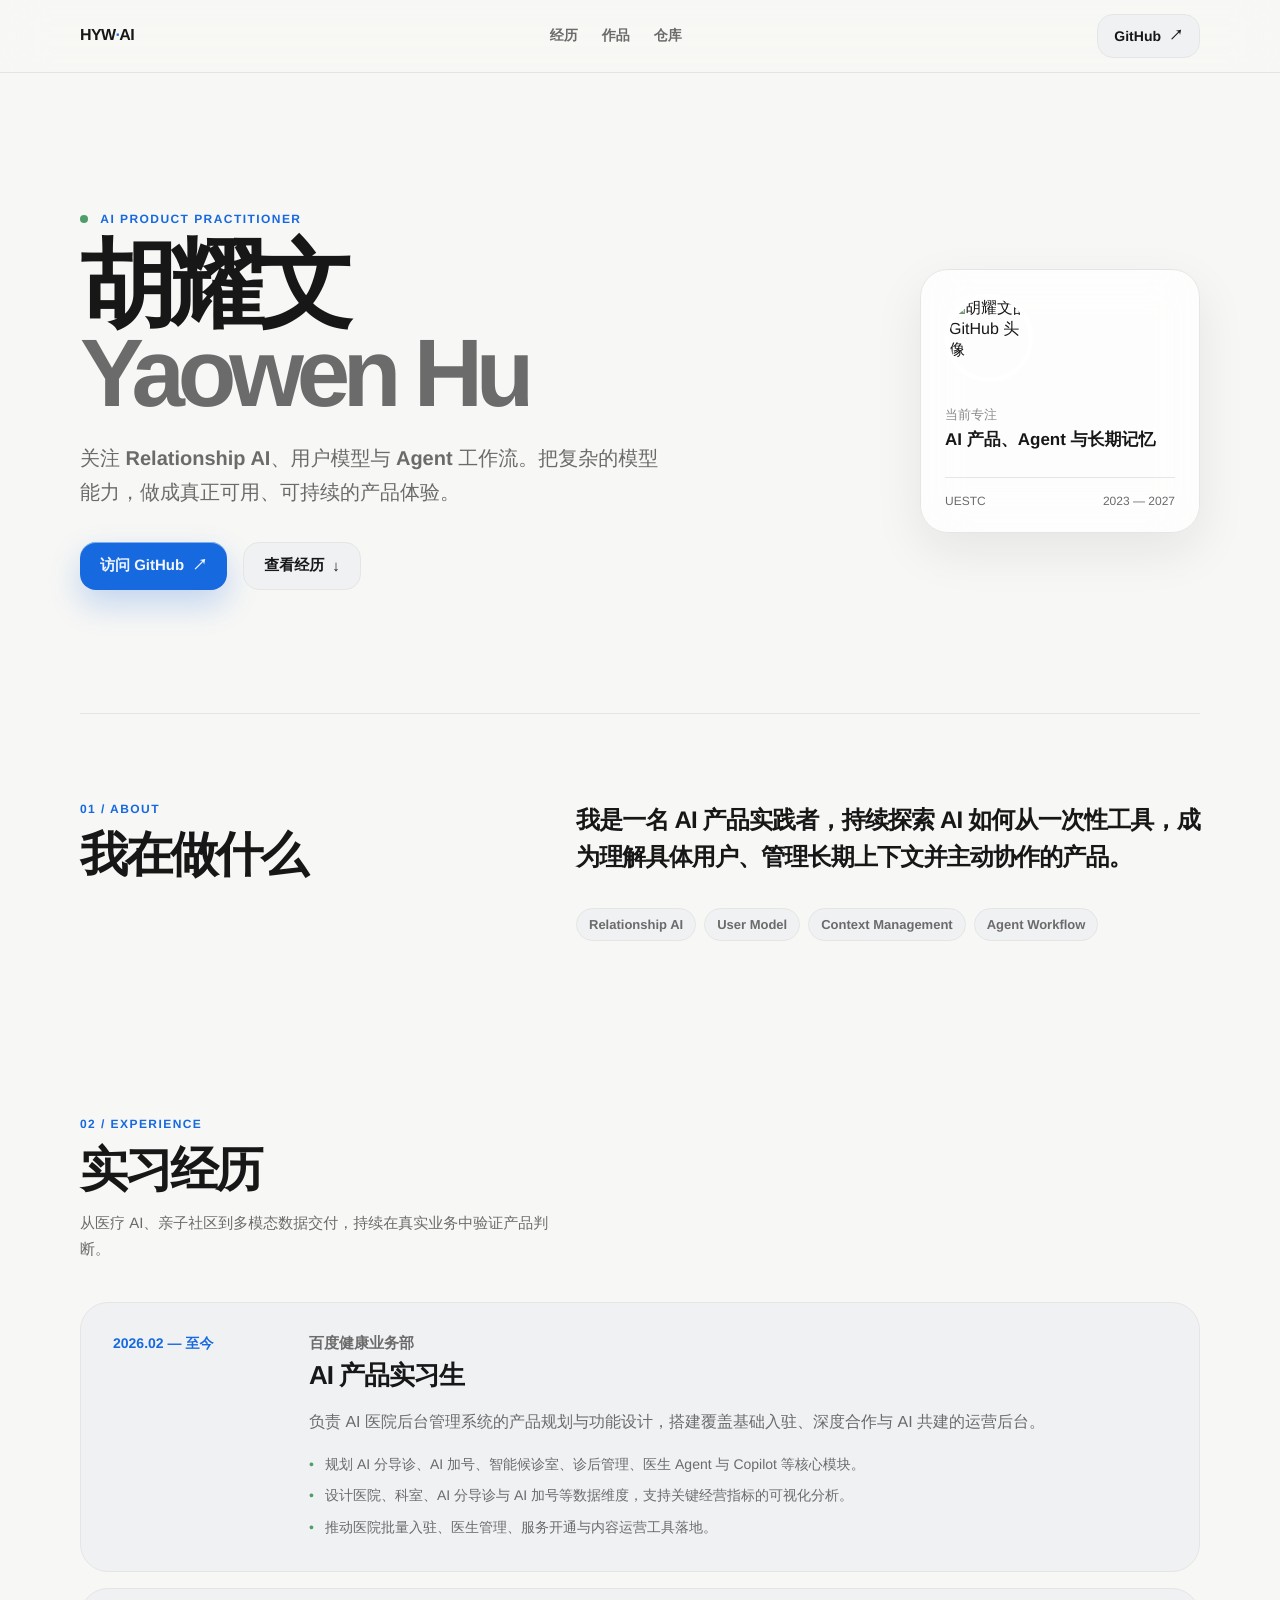
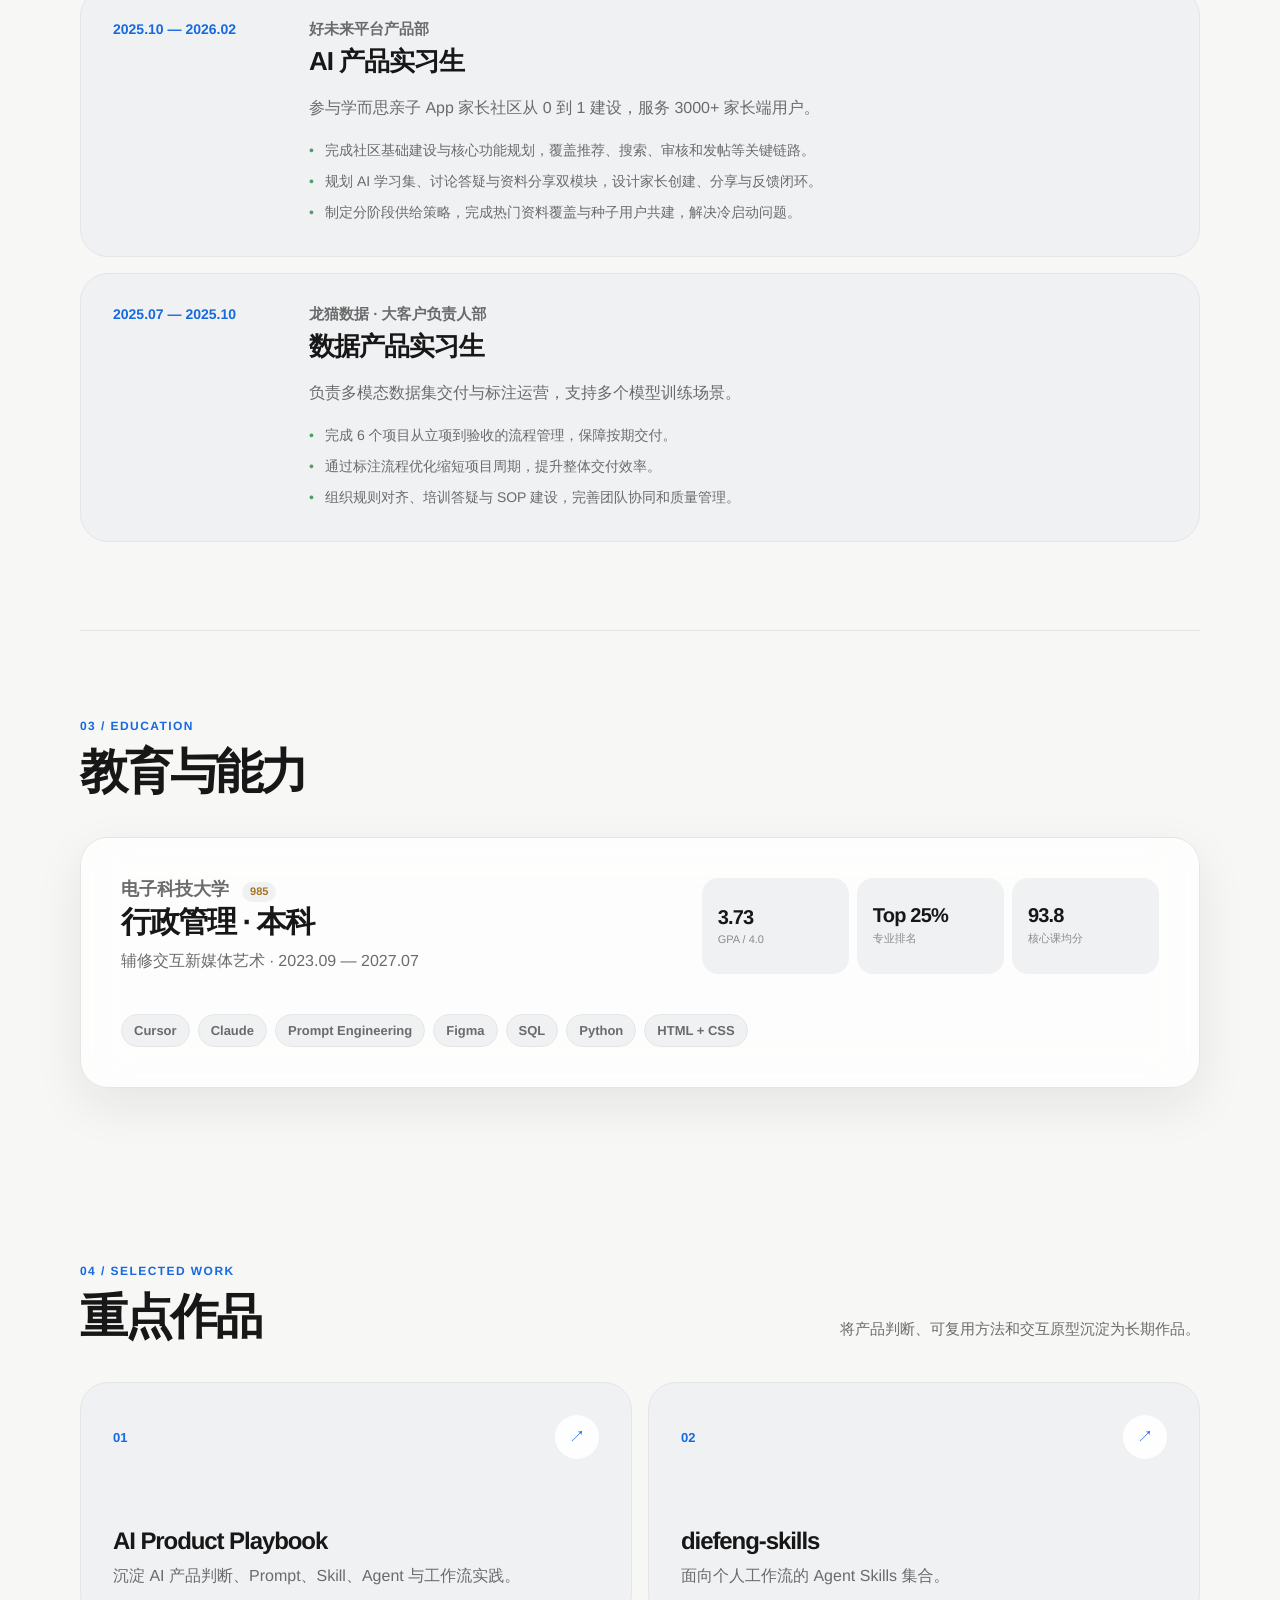
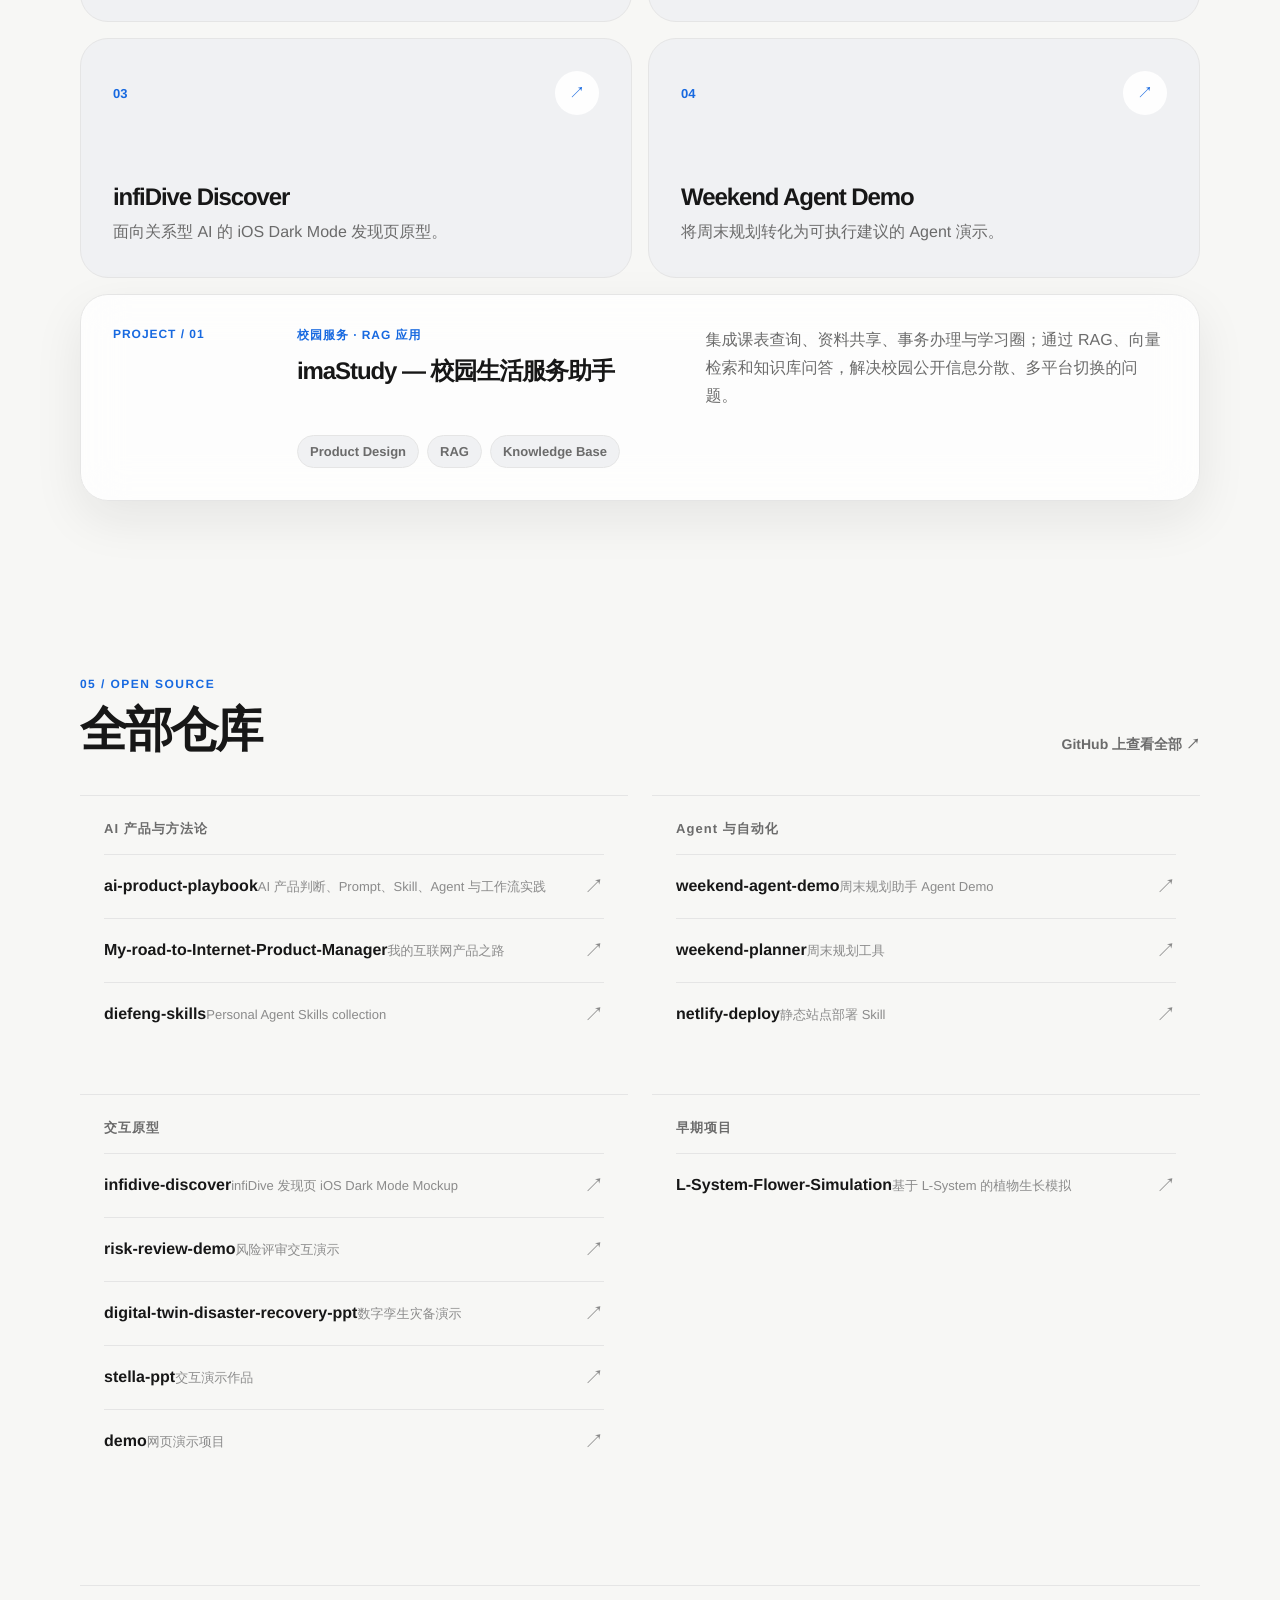
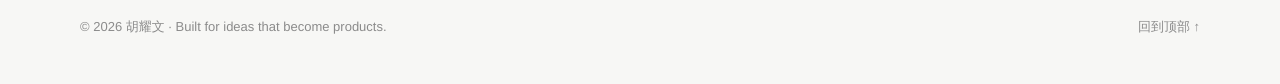
==== index.html @ 211053b6 "Create personal homepage" ====
<!doctype html>
<html lang="zh-CN">
  <head>
    <meta charset="UTF-8" />
    <meta name="viewport" content="width=device-width, initial-scale=1" />
    <meta name="description" content="胡耀文的 AI 产品实践、实习经历与开源作品集。" />
    <title>Yaowen Hu · AI 产品实践者</title>
    <link rel="stylesheet" href="styles.css" />
  </head>
  <body>
    <header class="site-header">
      <nav class="nav shell" aria-label="主导航">
        <a class="brand" href="#top" aria-label="返回顶部">HYW<span>·</span>AI</a>
        <div class="nav-links">
          <a href="#experience">经历</a>
          <a href="#work">作品</a>
          <a href="#repositories">仓库</a>
        </div>
        <a class="nav-github" href="https://github.com/Diefeng-Hu" target="_blank" rel="noreferrer">GitHub <span aria-hidden="true">↗</span></a>
      </nav>
    </header>

    <main id="top">
      <section class="hero shell" aria-labelledby="hero-title">
        <div class="hero-copy">
          <p class="eyebrow"><span></span> AI PRODUCT PRACTITIONER</p>
          <h1 id="hero-title">胡耀文<br /><em>Yaowen Hu</em></h1>
          <p class="hero-summary">关注 Relationship AI、用户模型与 Agent 工作流。把复杂的模型能力，做成真正可用、可持续的产品体验。</p>
          <div class="hero-actions">
            <a class="button primary" href="https://github.com/Diefeng-Hu" target="_blank" rel="noreferrer">访问 GitHub <span aria-hidden="true">↗</span></a>
            <a class="button secondary" href="#experience">查看经历 <span aria-hidden="true">↓</span></a>
          </div>
        </div>
        <aside class="profile-card glass" aria-label="个人概览">
          <img src="https://avatars.githubusercontent.com/u/149244999?v=4" alt="胡耀文的 GitHub 头像" />
          <div>
            <p class="profile-label">当前专注</p>
            <p class="profile-value">AI 产品、Agent 与长期记忆</p>
          </div>
          <div class="profile-meta"><span>UESTC</span><span>2023 — 2027</span></div>
        </aside>
      </section>

      <section class="shell section intro" aria-labelledby="about-title">
        <div class="section-heading">
          <p class="eyebrow">01 / ABOUT</p>
          <h2 id="about-title">我在做什么</h2>
        </div>
        <div class="intro-copy">
          <p>我是一名 AI 产品实践者，持续探索 AI 如何从一次性工具，成为理解具体用户、管理长期上下文并主动协作的产品。</p>
          <div class="focus-list" aria-label="关注领域">
            <span>Relationship AI</span><span>User Model</span><span>Context Management</span><span>Agent Workflow</span>
          </div>
        </div>
      </section>

      <section id="experience" class="shell section" aria-labelledby="experience-title">
        <div class="section-heading">
          <p class="eyebrow">02 / EXPERIENCE</p>
          <h2 id="experience-title">实习经历</h2>
          <p class="section-note">从医疗 AI、亲子社区到多模态数据交付，持续在真实业务中验证产品判断。</p>
        </div>
        <div id="experience-list" class="experience-list"></div>
      </section>

      <section class="shell section education" aria-labelledby="education-title">
        <div class="section-heading">
          <p class="eyebrow">03 / EDUCATION</p>
          <h2 id="education-title">教育与能力</h2>
        </div>
        <article class="education-card glass">
          <div class="education-main">
            <p class="education-school">电子科技大学 <span>985</span></p>
            <h3>行政管理 · 本科</h3>
            <p>辅修交互新媒体艺术 · 2023.09 — 2027.07</p>
          </div>
          <div class="education-stats">
            <div><strong>3.73</strong><span>GPA / 4.0</span></div>
            <div><strong>Top 25%</strong><span>专业排名</span></div>
            <div><strong>93.8</strong><span>核心课均分</span></div>
          </div>
          <div class="skills"><span>Cursor</span><span>Claude</span><span>Prompt Engineering</span><span>Figma</span><span>SQL</span><span>Python</span><span>HTML + CSS</span></div>
        </article>
      </section>

      <section id="work" class="shell section" aria-labelledby="work-title">
        <div class="section-heading split-heading">
          <div><p class="eyebrow">04 / SELECTED WORK</p><h2 id="work-title">重点作品</h2></div>
          <p class="section-note">将产品判断、可复用方法和交互原型沉淀为长期作品。</p>
        </div>
        <div id="featured-work" class="featured-grid"></div>
        <article class="project-card glass">
          <div class="project-index">PROJECT / 01</div>
          <div><p class="project-type">校园服务 · RAG 应用</p><h3>imaStudy — 校园生活服务助手</h3></div>
          <p>集成课表查询、资料共享、事务办理与学习圈；通过 RAG、向量检索和知识库问答，解决校园公开信息分散、多平台切换的问题。</p>
          <div class="project-tags"><span>Product Design</span><span>RAG</span><span>Knowledge Base</span></div>
        </article>
      </section>

      <section id="repositories" class="shell section" aria-labelledby="repositories-title">
        <div class="section-heading split-heading">
          <div><p class="eyebrow">05 / OPEN SOURCE</p><h2 id="repositories-title">全部仓库</h2></div>
          <a class="text-link" href="https://github.com/Diefeng-Hu?tab=repositories" target="_blank" rel="noreferrer">GitHub 上查看全部 <span aria-hidden="true">↗</span></a>
        </div>
        <div id="repository-groups" class="repository-groups"></div>
      </section>
    </main>

    <footer class="shell footer">
      <p>© 2026 胡耀文 · Built for ideas that become products.</p>
      <a href="#top">回到顶部 ↑</a>
    </footer>
    <script src="app.js"></script>
  </body>
</html>
---- styles.css ----
:root {
  --ios-blue: #1769E0;
  --ios-green: #4F9E6A;
  --ios-yellow: #A67520;
  --bg: #F7F7F5;
  --bg-2: #F7F7F5;
  --panel: rgba(255, 255, 255, 0.78);
  --panel-strong: rgba(255, 255, 255, 0.94);
  --panel-soft: #F0F1F3;
  --text: #171717;
  --text-secondary: #6B6B6B;
  --text-tertiary: #8B8B8B;
  --hairline: #E5E5E5;
  --radius-xl: 28px;
  --radius-lg: 22px;
  --radius-md: 16px;
  --space-xs: 4px;
  --space-sm: 8px;
  --space-md: 16px;
  --space-lg: 24px;
  --space-xl: 32px;
  --shadow: 0 18px 50px rgba(23, 23, 23, 0.08);
  --blue-shadow: rgba(23, 105, 224, 0.24);
  --button-highlight: rgba(255, 255, 255, 0.46);
  --header-bg: rgba(247, 247, 245, 0.88);
  --font: -apple-system, BlinkMacSystemFont, "SF Pro Display", "SF Pro Text", "PingFang SC", "Helvetica Neue", Arial, sans-serif;
}

* { box-sizing: border-box; }
html { scroll-behavior: smooth; }
body { margin: 0; color: var(--text); background: var(--bg); font-family: var(--font); -webkit-font-smoothing: antialiased; text-rendering: geometricPrecision; }
a { color: inherit; text-decoration: none; }
.shell { width: min(1120px, calc(100% - 48px)); margin: 0 auto; }
.site-header { position: sticky; top: 0; z-index: 10; background: var(--header-bg); backdrop-filter: blur(22px) saturate(180%); -webkit-backdrop-filter: blur(22px) saturate(180%); border-bottom: 0.5px solid var(--hairline); }
.nav { height: 72px; display: flex; align-items: center; justify-content: space-between; gap: var(--space-md); }
.brand { font-size: 16px; font-weight: 880; letter-spacing: -0.04em; }.brand span { color: var(--ios-blue); }
.nav-links { display: flex; align-items: center; gap: var(--space-lg); color: var(--text-secondary); font-size: 14px; font-weight: 650; }.nav-links a:hover, .text-link:hover, .footer a:hover { color: var(--ios-blue); }
.nav-github { min-height: 44px; display: inline-flex; align-items: center; gap: var(--space-sm); padding: 0 var(--space-md); border-radius: var(--radius-md); background: var(--panel-soft); border: 0.5px solid var(--hairline); font-size: 14px; font-weight: 750; }
.hero { min-height: 640px; display: grid; grid-template-columns: 1fr 280px; align-items: center; gap: 80px; padding: 88px 0 72px; }
.eyebrow { margin: 0 0 var(--space-md); color: var(--ios-blue); font-size: 12px; letter-spacing: 0.12em; font-weight: 800; }.eyebrow span { display: inline-block; width: var(--space-sm); height: var(--space-sm); margin-right: var(--space-sm); border-radius: 50%; background: var(--ios-green); }
h1, h2, h3, p { margin-top: 0; } h1 { margin-bottom: var(--space-lg); font-size: clamp(52px, 8vw, 96px); letter-spacing: -0.075em; line-height: 0.92; font-weight: 880; } h1 em { color: var(--text-secondary); font-style: normal; font-weight: 650; }
.hero-summary { max-width: 580px; color: var(--text-secondary); font-size: 20px; line-height: 1.7; font-weight: 580; }.hero-actions { display: flex; flex-wrap: wrap; gap: var(--space-md); margin-top: var(--space-xl); }
.button { min-height: 48px; display: inline-flex; align-items: center; gap: var(--space-sm); padding: 0 20px; border-radius: var(--radius-md); font-size: 15px; font-weight: 760; transition: opacity 100ms ease-out, transform 100ms ease-out; }.button:hover, .nav-github:hover { opacity: 0.85; transform: scale(0.97); }.primary { background: var(--ios-blue); color: var(--panel-strong); box-shadow: 0 14px 32px var(--blue-shadow), inset 0 1px 0 var(--button-highlight); }.secondary { border: 0.5px solid var(--hairline); background: var(--panel-soft); }
.glass { background: var(--panel); border: 0.5px solid var(--hairline); backdrop-filter: blur(22px) saturate(180%); -webkit-backdrop-filter: blur(22px) saturate(180%); box-shadow: var(--shadow); }
.profile-card { padding: var(--space-lg); border-radius: var(--radius-xl); }.profile-card img { width: 88px; height: 88px; display: block; margin-bottom: var(--space-lg); object-fit: cover; border-radius: 50%; border: var(--space-xs) solid var(--panel-strong); }.profile-label { margin-bottom: var(--space-xs); color: var(--text-tertiary); font-size: 13px; }.profile-value { margin-bottom: var(--space-lg); font-size: 17px; line-height: 1.45; font-weight: 730; }.profile-meta { display: flex; justify-content: space-between; gap: var(--space-sm); padding-top: var(--space-md); border-top: 0.5px solid var(--hairline); color: var(--text-secondary); font-size: 12px; }
.section { padding: 88px 0; }.section-heading { margin-bottom: 40px; }.section-heading h2 { margin-bottom: 0; font-size: clamp(34px, 4vw, 48px); letter-spacing: -0.06em; line-height: 1; font-weight: 850; }.section-note { max-width: 480px; margin: var(--space-md) 0 0; color: var(--text-secondary); font-size: 15px; line-height: 1.7; }.split-heading { display: flex; align-items: end; justify-content: space-between; gap: var(--space-lg); }.split-heading .section-note { margin: 0; }.intro { display: grid; grid-template-columns: 0.8fr 1.2fr; gap: 80px; border-top: 0.5px solid var(--hairline); }.intro .section-heading { margin: 0; }.intro-copy > p { margin-bottom: var(--space-xl); font-size: 24px; line-height: 1.55; letter-spacing: -0.035em; font-weight: 650; }.focus-list, .skills, .project-tags { display: flex; flex-wrap: wrap; gap: var(--space-sm); }.focus-list span, .skills span, .project-tags span { padding: var(--space-sm) 12px; border: 0.5px solid var(--hairline); border-radius: 999px; color: var(--text-secondary); background: var(--panel-soft); font-size: 13px; font-weight: 650; }
.experience-list { display: grid; gap: var(--space-md); }.experience-card { position: relative; display: grid; grid-template-columns: 172px 1fr; gap: var(--space-lg); padding: var(--space-xl); border-radius: var(--radius-xl); background: var(--panel-soft); border: 0.5px solid var(--hairline); transition: background 200ms ease-in-out, transform 200ms ease-in-out; }.experience-card:hover { background: var(--panel); transform: translateY(-4px); }.experience-date { color: var(--ios-blue); font-size: 14px; font-weight: 800; }.experience-company { margin-bottom: var(--space-xs); color: var(--text-secondary); font-size: 15px; font-weight: 650; }.experience-role { margin-bottom: var(--space-md); font-size: 26px; letter-spacing: -0.04em; font-weight: 800; }.experience-summary { margin-bottom: var(--space-md); color: var(--text-secondary); line-height: 1.75; }.experience-points { display: grid; gap: var(--space-sm); padding: 0; margin: 0; list-style: none; }.experience-points li { position: relative; padding-left: var(--space-md); color: var(--text-secondary); font-size: 14px; line-height: 1.65; }.experience-points li::before { position: absolute; left: 0; color: var(--ios-green); content: "•"; }
.education { border-top: 0.5px solid var(--hairline); }.education-card { display: grid; grid-template-columns: 1.2fr 1fr; gap: var(--space-xl); padding: 40px; border-radius: var(--radius-xl); }.education-school { margin-bottom: var(--space-sm); font-size: 18px; font-weight: 750; }.education-school span { margin-left: var(--space-sm); padding: var(--space-xs) var(--space-sm); border-radius: 999px; color: var(--ios-yellow); background: var(--panel-soft); font-size: 11px; }.education-main h3 { margin-bottom: var(--space-sm); font-size: 30px; letter-spacing: -0.045em; }.education-main > p { margin-bottom: 0; color: var(--text-secondary); }.education-stats { display: grid; grid-template-columns: repeat(3, 1fr); gap: var(--space-sm); }.education-stats div { display: flex; flex-direction: column; justify-content: center; min-height: 96px; padding: var(--space-md); border-radius: var(--radius-md); background: var(--panel-soft); }.education-stats strong { font-size: 20px; letter-spacing: -0.04em; }.education-stats span { margin-top: var(--space-xs); color: var(--text-tertiary); font-size: 11px; }.skills { grid-column: 1 / -1; padding-top: var(--space-sm); }
.featured-grid { display: grid; grid-template-columns: repeat(2, 1fr); gap: var(--space-md); }.featured-card { min-height: 240px; display: flex; flex-direction: column; justify-content: space-between; padding: var(--space-xl); border-radius: var(--radius-xl); background: var(--panel-soft); border: 0.5px solid var(--hairline); transition: transform 200ms ease-in-out, background 200ms ease-in-out; }.featured-card:hover { transform: translateY(-4px); background: var(--panel); }.featured-top { display: flex; justify-content: space-between; align-items: center; }.featured-number { color: var(--ios-blue); font-size: 13px; font-weight: 800; }.featured-icon { width: 44px; height: 44px; display: grid; place-items: center; border-radius: 50%; background: var(--panel-strong); color: var(--ios-blue); }.featured-card h3 { margin: var(--space-xl) 0 var(--space-sm); font-size: 24px; letter-spacing: -0.045em; }.featured-card p { margin: 0; color: var(--text-secondary); line-height: 1.6; }.project-card { display: grid; grid-template-columns: 160px 1fr 1.2fr; gap: var(--space-lg); align-items: start; margin-top: var(--space-md); padding: var(--space-xl); border-radius: var(--radius-xl); }.project-index, .project-type { color: var(--ios-blue); font-size: 12px; font-weight: 800; letter-spacing: 0.08em; }.project-card h3 { margin: var(--space-sm) 0 0; font-size: 24px; letter-spacing: -0.045em; }.project-card > p { margin: 0; color: var(--text-secondary); line-height: 1.75; }.project-tags { grid-column: 2 / -1; }
.text-link { color: var(--text-secondary); font-size: 14px; font-weight: 700; }.repository-groups { display: grid; grid-template-columns: repeat(2, 1fr); gap: var(--space-lg); }.repository-group { padding: var(--space-lg); border-top: 0.5px solid var(--hairline); }.repository-group h3 { margin-bottom: var(--space-md); color: var(--text-secondary); font-size: 13px; letter-spacing: 0.08em; }.repository-list { display: grid; gap: 0; }.repository-link { min-height: 64px; display: flex; align-items: center; justify-content: space-between; gap: var(--space-md); padding: var(--space-md) 0; border-top: 0.5px solid var(--hairline); }.repository-link:hover .repository-name { color: var(--ios-blue); }.repository-name { font-size: 16px; font-weight: 730; }.repository-description { margin-top: var(--space-xs); color: var(--text-tertiary); font-size: 13px; line-height: 1.4; }.repository-arrow { color: var(--text-tertiary); font-size: 20px; }.footer { display: flex; justify-content: space-between; gap: var(--space-md); padding: var(--space-xl) 0 48px; color: var(--text-tertiary); border-top: 0.5px solid var(--hairline); font-size: 13px; }.footer p { margin: 0; }
@media (max-width: 760px) { .shell { width: min(100% - 32px, 560px); }.nav { height: 64px; }.nav-links { display: none; }.nav-github { padding: 0 12px; }.hero { min-height: auto; grid-template-columns: 1fr; gap: 48px; padding: 72px 0 64px; }.profile-card { max-width: none; display: grid; grid-template-columns: 72px 1fr; gap: var(--space-md); align-items: center; }.profile-card img { width: 72px; height: 72px; margin: 0; }.profile-card .profile-meta { grid-column: 1 / -1; }.profile-value { margin-bottom: 0; }.section { padding: 64px 0; }.intro { grid-template-columns: 1fr; gap: var(--space-lg); }.intro-copy > p { font-size: 21px; }.split-heading { display: block; }.split-heading .section-note { margin-top: var(--space-md); }.experience-card { grid-template-columns: 1fr; gap: var(--space-md); padding: var(--space-lg); }.experience-role { font-size: 22px; }.education-card { grid-template-columns: 1fr; padding: var(--space-lg); }.education-stats { grid-template-columns: repeat(3, 1fr); }.education-stats div { min-height: 80px; padding: var(--space-sm); }.education-stats strong { font-size: 16px; }.featured-grid, .repository-groups { grid-template-columns: 1fr; }.featured-card { min-height: 208px; padding: var(--space-lg); }.project-card { grid-template-columns: 1fr; padding: var(--space-lg); }.project-tags { grid-column: auto; }.footer { flex-direction: column; padding-bottom: var(--space-xl); } }
@media (prefers-reduced-motion: reduce) { html { scroll-behavior: auto; } *, *::before, *::after { transition-duration: 0.01ms !important; animation-duration: 0.01ms !important; } }
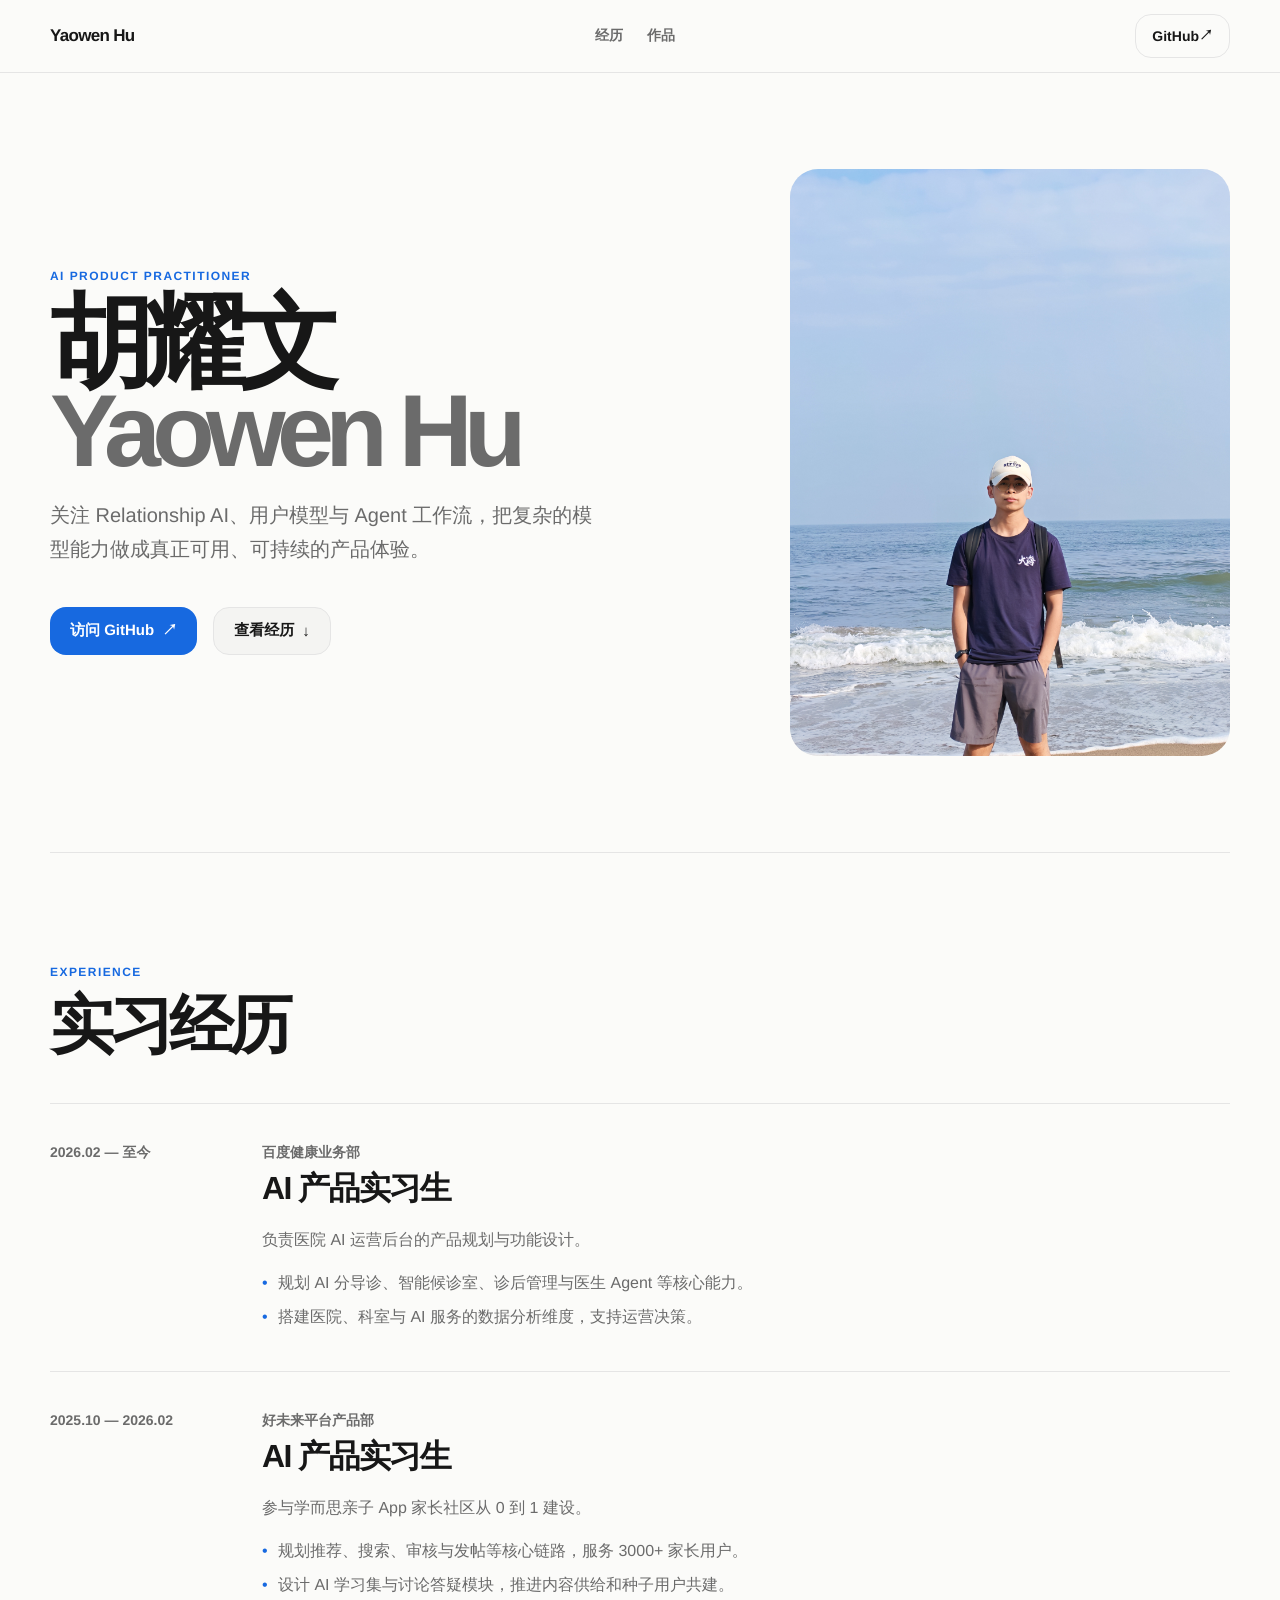
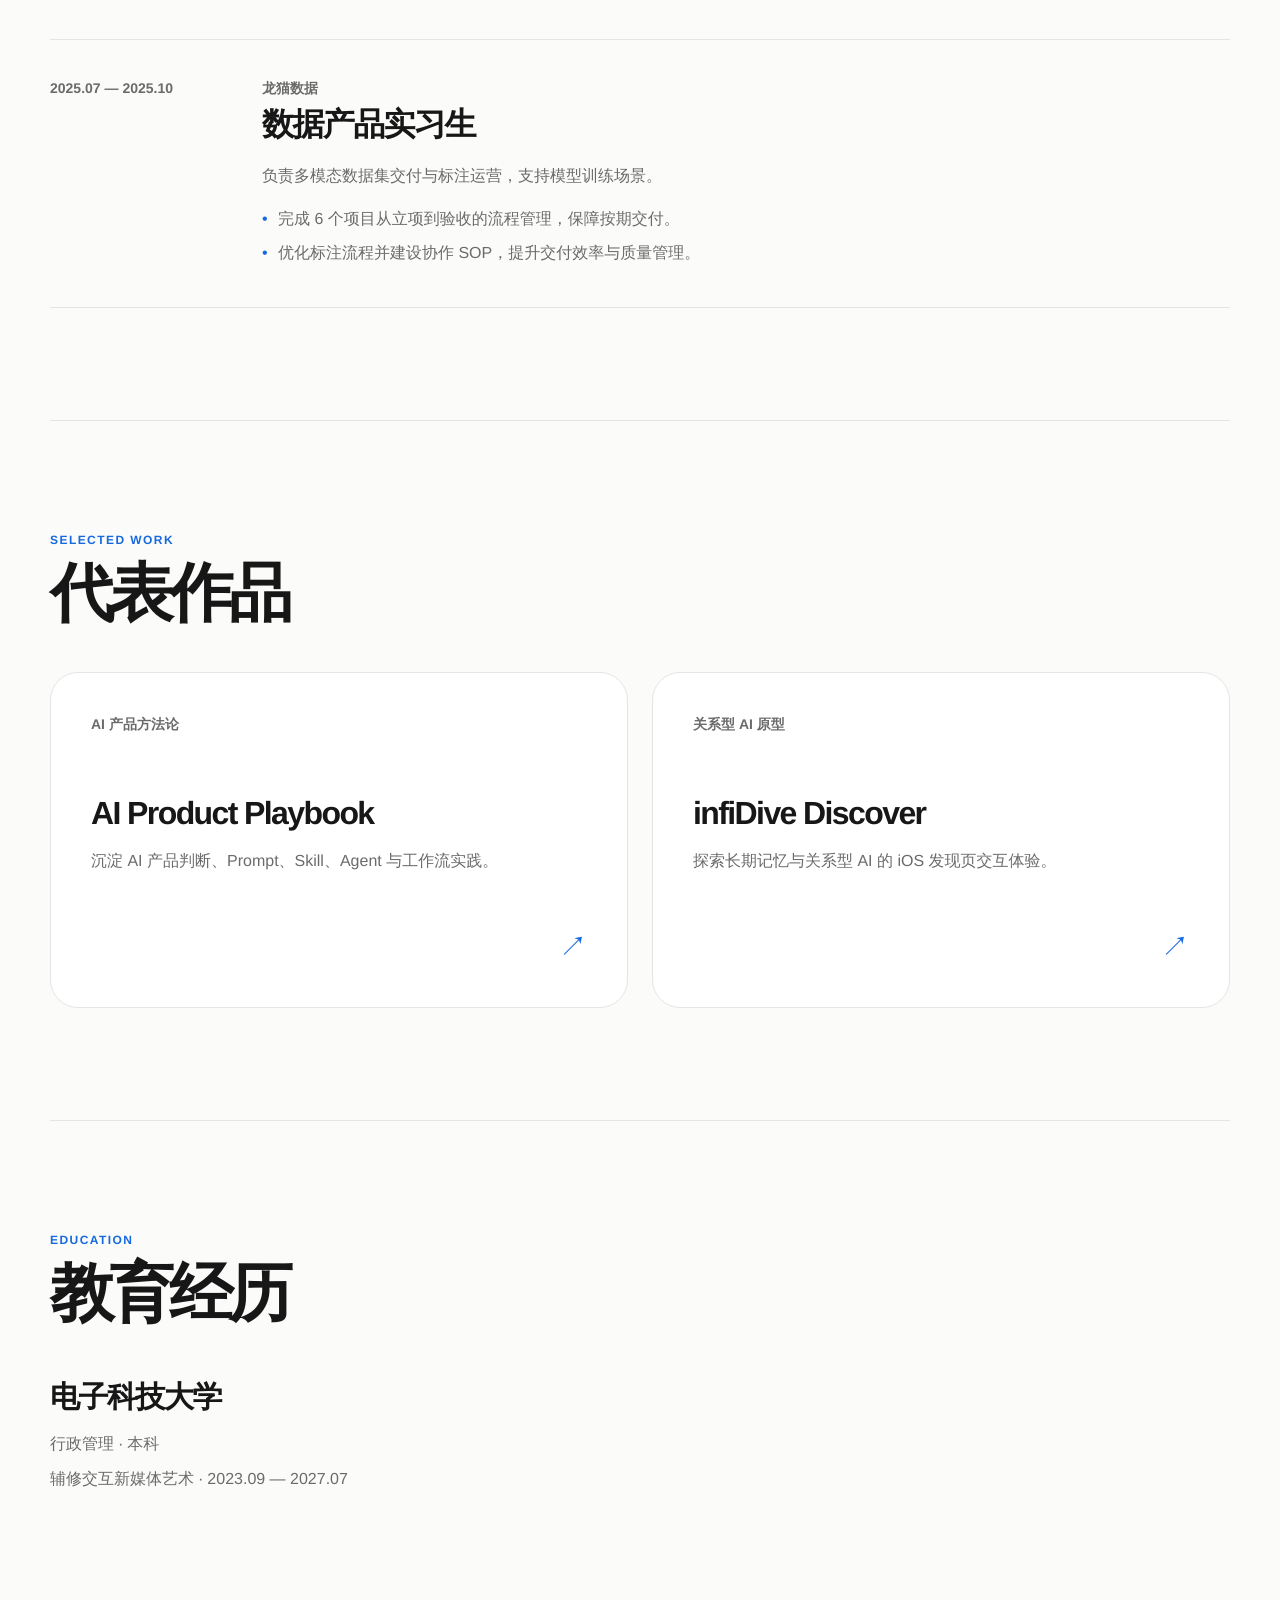
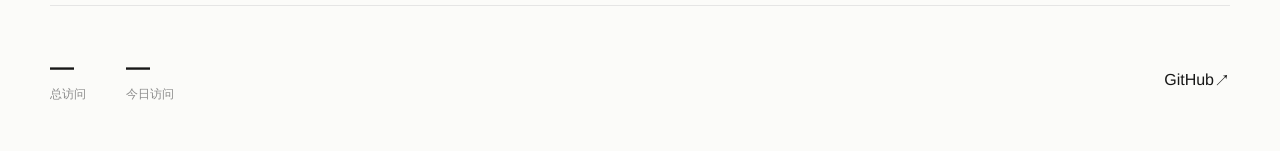
==== commit 79581e71: "Redesign personal homepage" ====
--- a/index.html
+++ b/index.html
@@ -3,113 +3,17 @@
   <head>
     <meta charset="UTF-8" />
     <meta name="viewport" content="width=device-width, initial-scale=1" />
-    <meta name="description" content="胡耀文的 AI 产品实践、实习经历与开源作品集。" />
+    <meta name="description" content="胡耀文的 AI 产品实践、实习经历与代表作品。" />
     <title>Yaowen Hu · AI 产品实践者</title>
-    <link rel="stylesheet" href="styles.css" />
+    <link rel="stylesheet" href="styles/main.css" />
   </head>
   <body>
-    <header class="site-header">
-      <nav class="nav shell" aria-label="主导航">
-        <a class="brand" href="#top" aria-label="返回顶部">HYW<span>·</span>AI</a>
-        <div class="nav-links">
-          <a href="#experience">经历</a>
-          <a href="#work">作品</a>
-          <a href="#repositories">仓库</a>
-        </div>
-        <a class="nav-github" href="https://github.com/Diefeng-Hu" target="_blank" rel="noreferrer">GitHub <span aria-hidden="true">↗</span></a>
-      </nav>
-    </header>
-
-    <main id="top">
-      <section class="hero shell" aria-labelledby="hero-title">
-        <div class="hero-copy">
-          <p class="eyebrow"><span></span> AI PRODUCT PRACTITIONER</p>
-          <h1 id="hero-title">胡耀文<br /><em>Yaowen Hu</em></h1>
-          <p class="hero-summary">关注 Relationship AI、用户模型与 Agent 工作流。把复杂的模型能力，做成真正可用、可持续的产品体验。</p>
-          <div class="hero-actions">
-            <a class="button primary" href="https://github.com/Diefeng-Hu" target="_blank" rel="noreferrer">访问 GitHub <span aria-hidden="true">↗</span></a>
-            <a class="button secondary" href="#experience">查看经历 <span aria-hidden="true">↓</span></a>
-          </div>
-        </div>
-        <aside class="profile-card glass" aria-label="个人概览">
-          <img src="https://avatars.githubusercontent.com/u/149244999?v=4" alt="胡耀文的 GitHub 头像" />
-          <div>
-            <p class="profile-label">当前专注</p>
-            <p class="profile-value">AI 产品、Agent 与长期记忆</p>
-          </div>
-          <div class="profile-meta"><span>UESTC</span><span>2023 — 2027</span></div>
-        </aside>
-      </section>
-
-      <section class="shell section intro" aria-labelledby="about-title">
-        <div class="section-heading">
-          <p class="eyebrow">01 / ABOUT</p>
-          <h2 id="about-title">我在做什么</h2>
-        </div>
-        <div class="intro-copy">
-          <p>我是一名 AI 产品实践者，持续探索 AI 如何从一次性工具，成为理解具体用户、管理长期上下文并主动协作的产品。</p>
-          <div class="focus-list" aria-label="关注领域">
-            <span>Relationship AI</span><span>User Model</span><span>Context Management</span><span>Agent Workflow</span>
-          </div>
-        </div>
-      </section>
-
-      <section id="experience" class="shell section" aria-labelledby="experience-title">
-        <div class="section-heading">
-          <p class="eyebrow">02 / EXPERIENCE</p>
-          <h2 id="experience-title">实习经历</h2>
-          <p class="section-note">从医疗 AI、亲子社区到多模态数据交付，持续在真实业务中验证产品判断。</p>
-        </div>
-        <div id="experience-list" class="experience-list"></div>
-      </section>
-
-      <section class="shell section education" aria-labelledby="education-title">
-        <div class="section-heading">
-          <p class="eyebrow">03 / EDUCATION</p>
-          <h2 id="education-title">教育与能力</h2>
-        </div>
-        <article class="education-card glass">
-          <div class="education-main">
-            <p class="education-school">电子科技大学 <span>985</span></p>
-            <h3>行政管理 · 本科</h3>
-            <p>辅修交互新媒体艺术 · 2023.09 — 2027.07</p>
-          </div>
-          <div class="education-stats">
-            <div><strong>3.73</strong><span>GPA / 4.0</span></div>
-            <div><strong>Top 25%</strong><span>专业排名</span></div>
-            <div><strong>93.8</strong><span>核心课均分</span></div>
-          </div>
-          <div class="skills"><span>Cursor</span><span>Claude</span><span>Prompt Engineering</span><span>Figma</span><span>SQL</span><span>Python</span><span>HTML + CSS</span></div>
-        </article>
-      </section>
-
-      <section id="work" class="shell section" aria-labelledby="work-title">
-        <div class="section-heading split-heading">
-          <div><p class="eyebrow">04 / SELECTED WORK</p><h2 id="work-title">重点作品</h2></div>
-          <p class="section-note">将产品判断、可复用方法和交互原型沉淀为长期作品。</p>
-        </div>
-        <div id="featured-work" class="featured-grid"></div>
-        <article class="project-card glass">
-          <div class="project-index">PROJECT / 01</div>
-          <div><p class="project-type">校园服务 · RAG 应用</p><h3>imaStudy — 校园生活服务助手</h3></div>
-          <p>集成课表查询、资料共享、事务办理与学习圈；通过 RAG、向量检索和知识库问答，解决校园公开信息分散、多平台切换的问题。</p>
-          <div class="project-tags"><span>Product Design</span><span>RAG</span><span>Knowledge Base</span></div>
-        </article>
-      </section>
-
-      <section id="repositories" class="shell section" aria-labelledby="repositories-title">
-        <div class="section-heading split-heading">
-          <div><p class="eyebrow">05 / OPEN SOURCE</p><h2 id="repositories-title">全部仓库</h2></div>
-          <a class="text-link" href="https://github.com/Diefeng-Hu?tab=repositories" target="_blank" rel="noreferrer">GitHub 上查看全部 <span aria-hidden="true">↗</span></a>
-        </div>
-        <div id="repository-groups" class="repository-groups"></div>
-      </section>
-    </main>
-
-    <footer class="shell footer">
-      <p>© 2026 胡耀文 · Built for ideas that become products.</p>
-      <a href="#top">回到顶部 ↑</a>
-    </footer>
-    <script src="app.js"></script>
+    <div id="app"></div>
+    <script
+      data-goatcounter="https://yaowenhu.goatcounter.com/count"
+      async
+      src="https://gc.zgo.at/count.js"
+    ></script>
+    <script type="module" src="js/main.js"></script>
   </body>
 </html>
--- a/styles/main.css
+++ b/styles/main.css
@@ -0,0 +1,5 @@
+@import url("./tokens.css");
+@import url("./base.css");
+@import url("./layout.css");
+@import url("./components.css");
+@import url("./responsive.css");
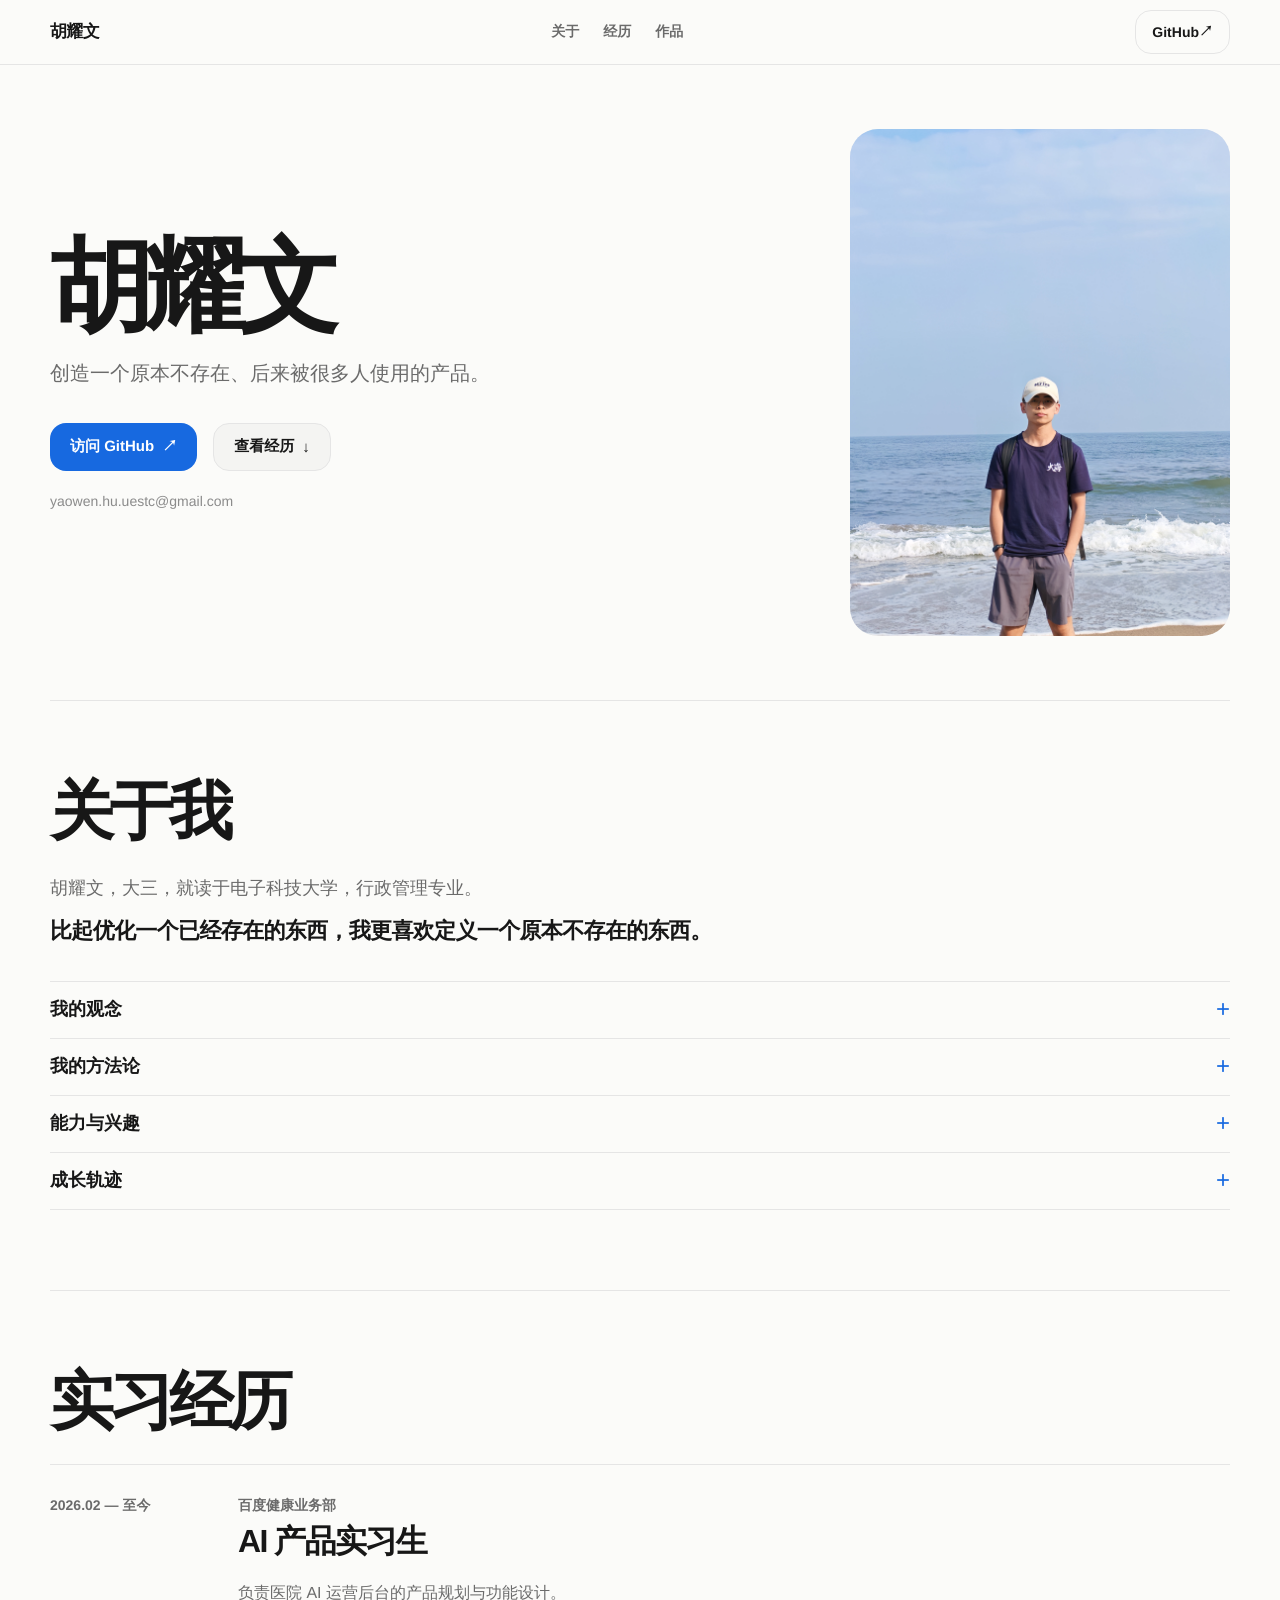
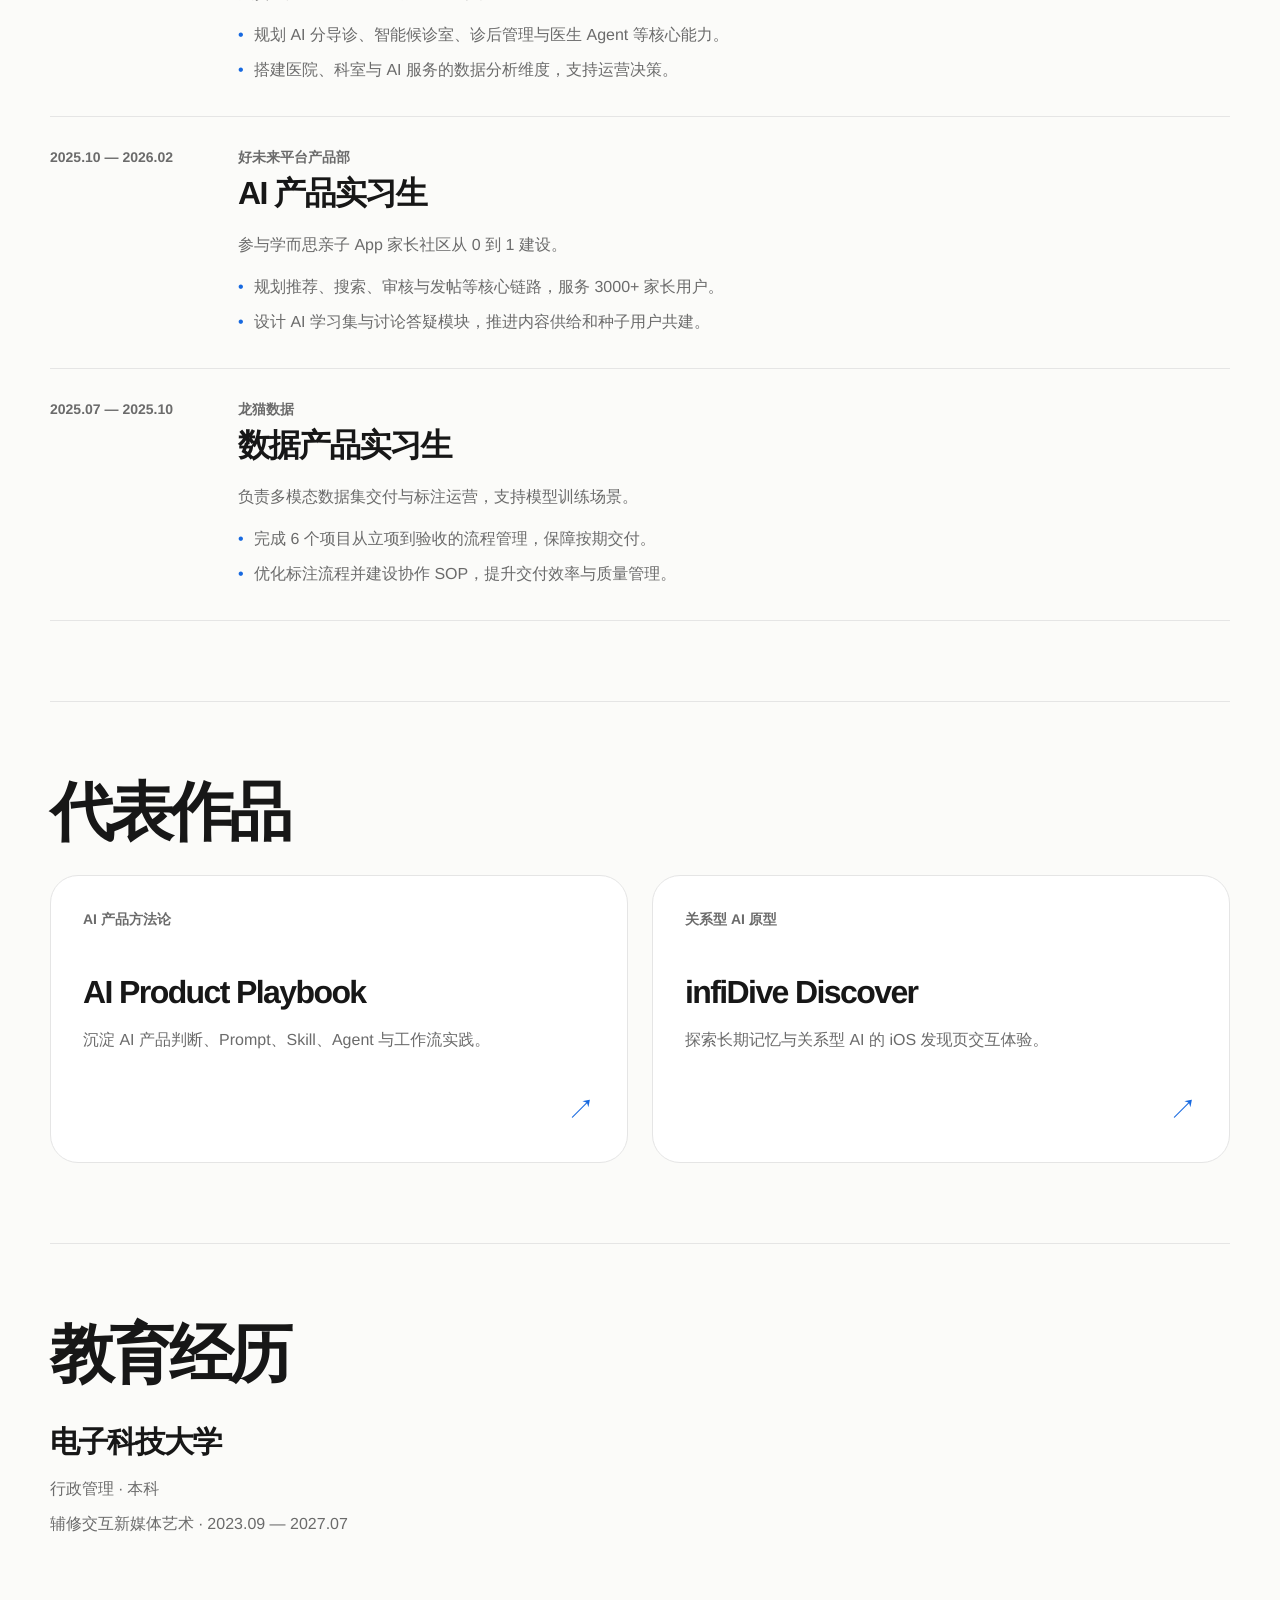
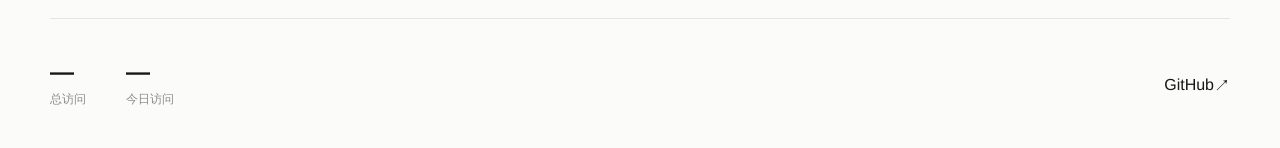
==== commit f3460842: "Add personal introduction" ====
--- a/index.html
+++ b/index.html
@@ -4,7 +4,7 @@
     <meta charset="UTF-8" />
     <meta name="viewport" content="width=device-width, initial-scale=1" />
     <meta name="description" content="胡耀文的 AI 产品实践、实习经历与代表作品。" />
-    <title>Yaowen Hu · AI 产品实践者</title>
+    <title>胡耀文 · AI 产品实践者</title>
     <link rel="stylesheet" href="styles/main.css" />
   </head>
   <body>
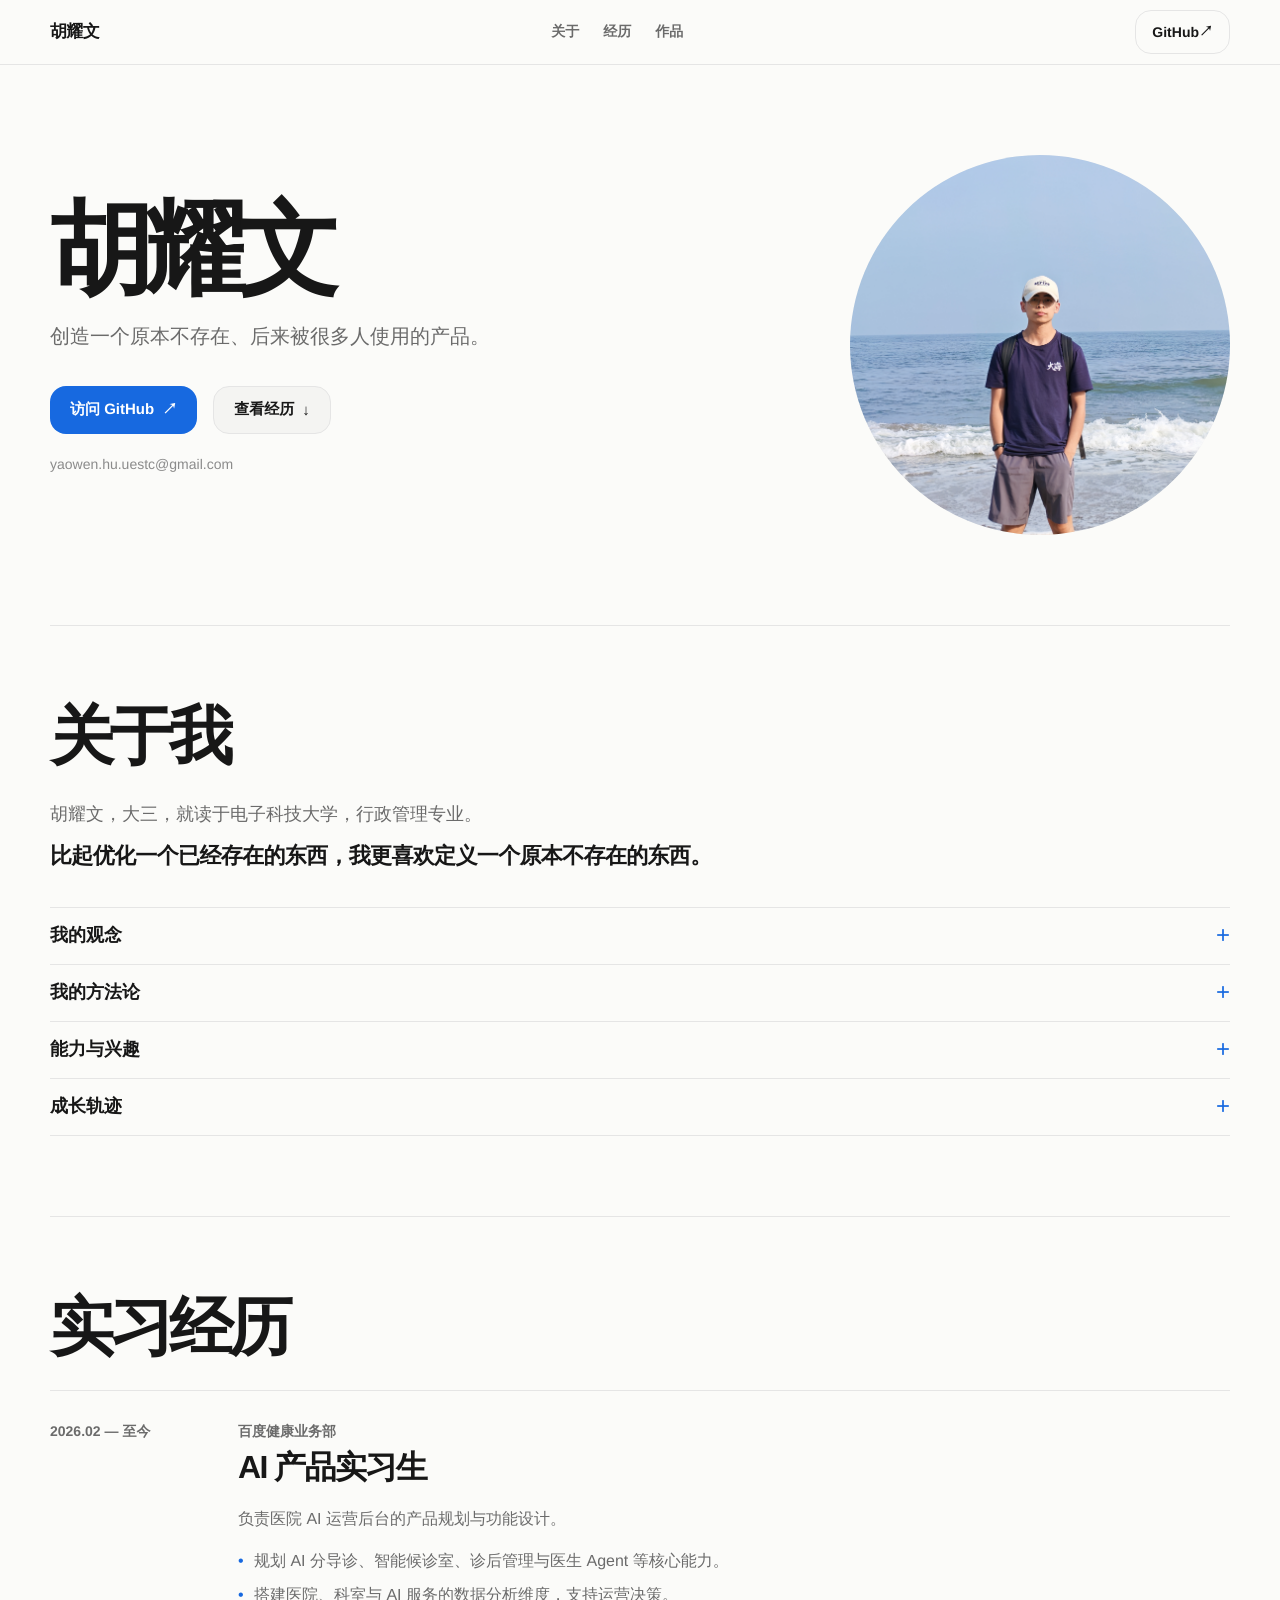
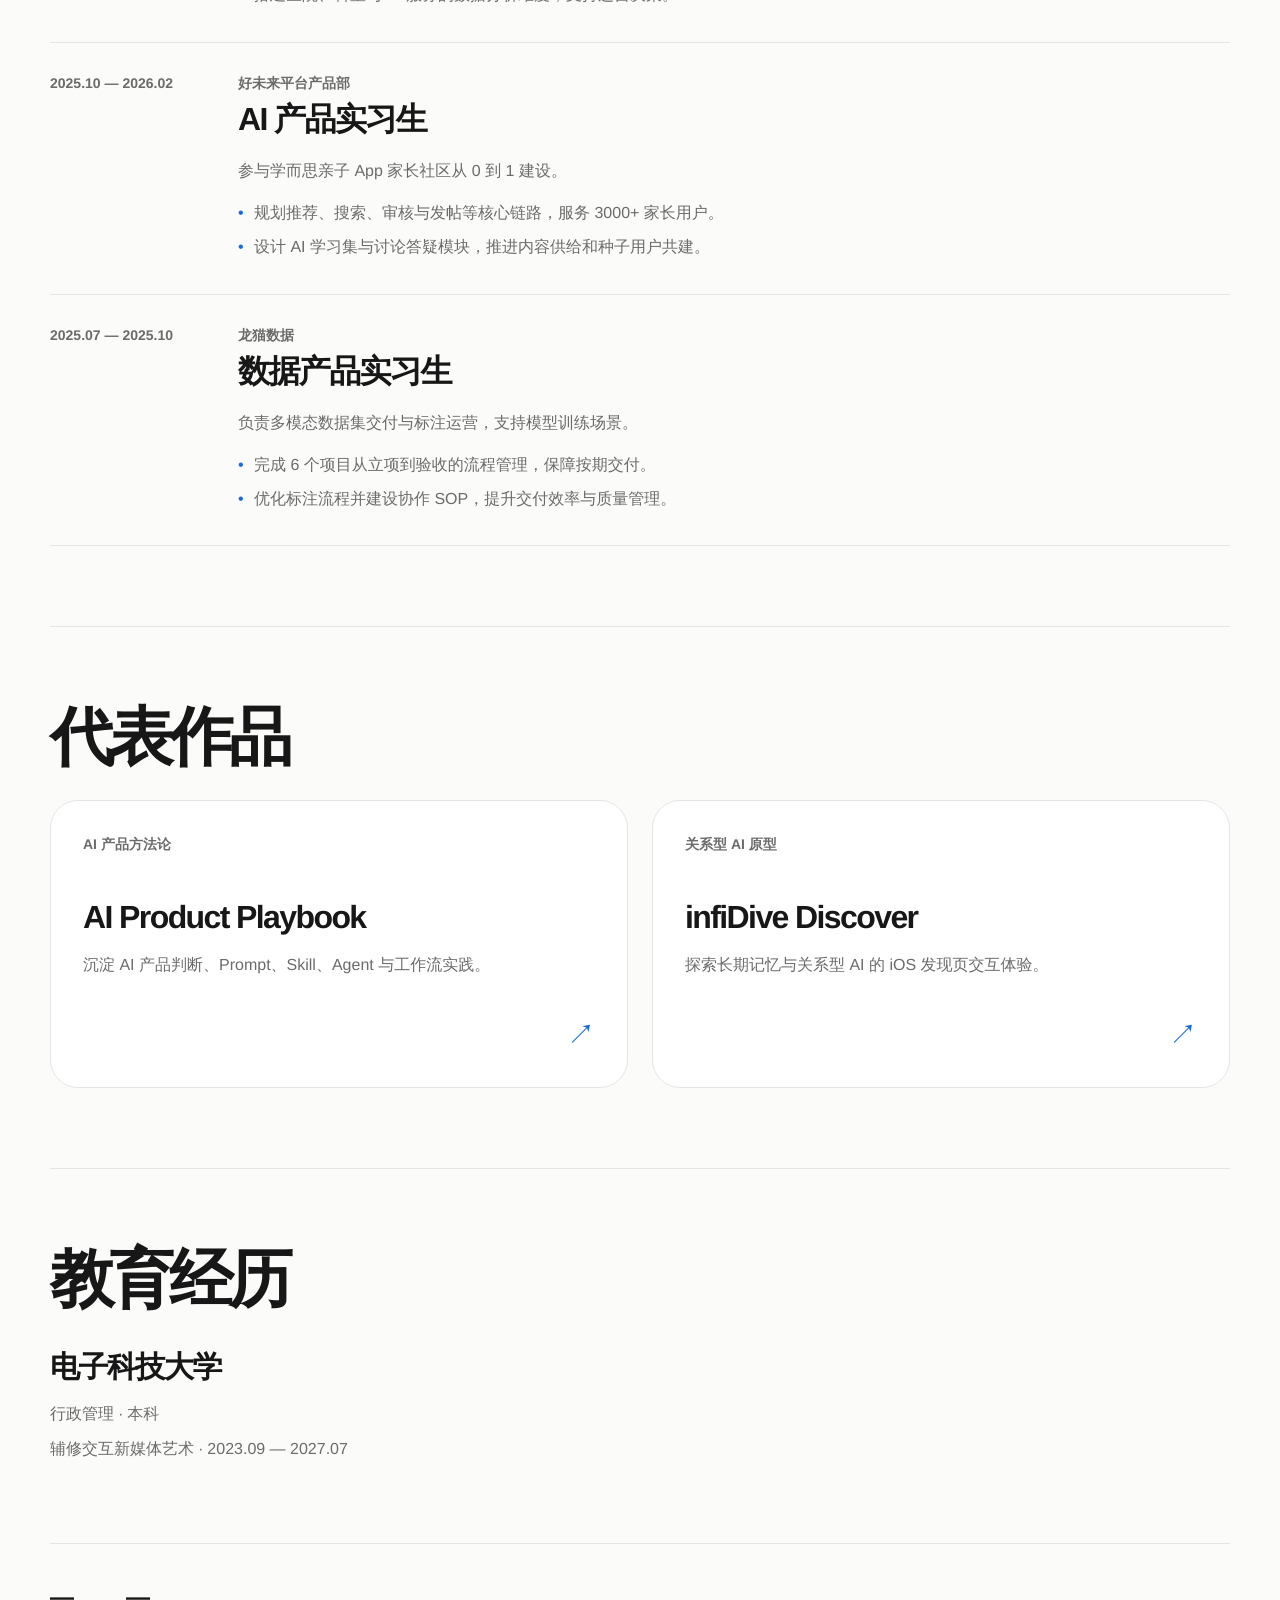
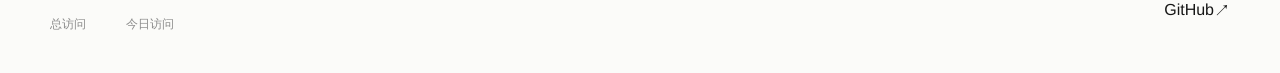
==== commit 8281cdd9: "Add real-time visit counter" ====
--- a/index.html
+++ b/index.html
@@ -9,11 +9,6 @@
   </head>
   <body>
     <div id="app"></div>
-    <script
-      data-goatcounter="https://yaowenhu.goatcounter.com/count"
-      async
-      src="https://gc.zgo.at/count.js"
-    ></script>
     <script type="module" src="js/main.js"></script>
   </body>
 </html>
